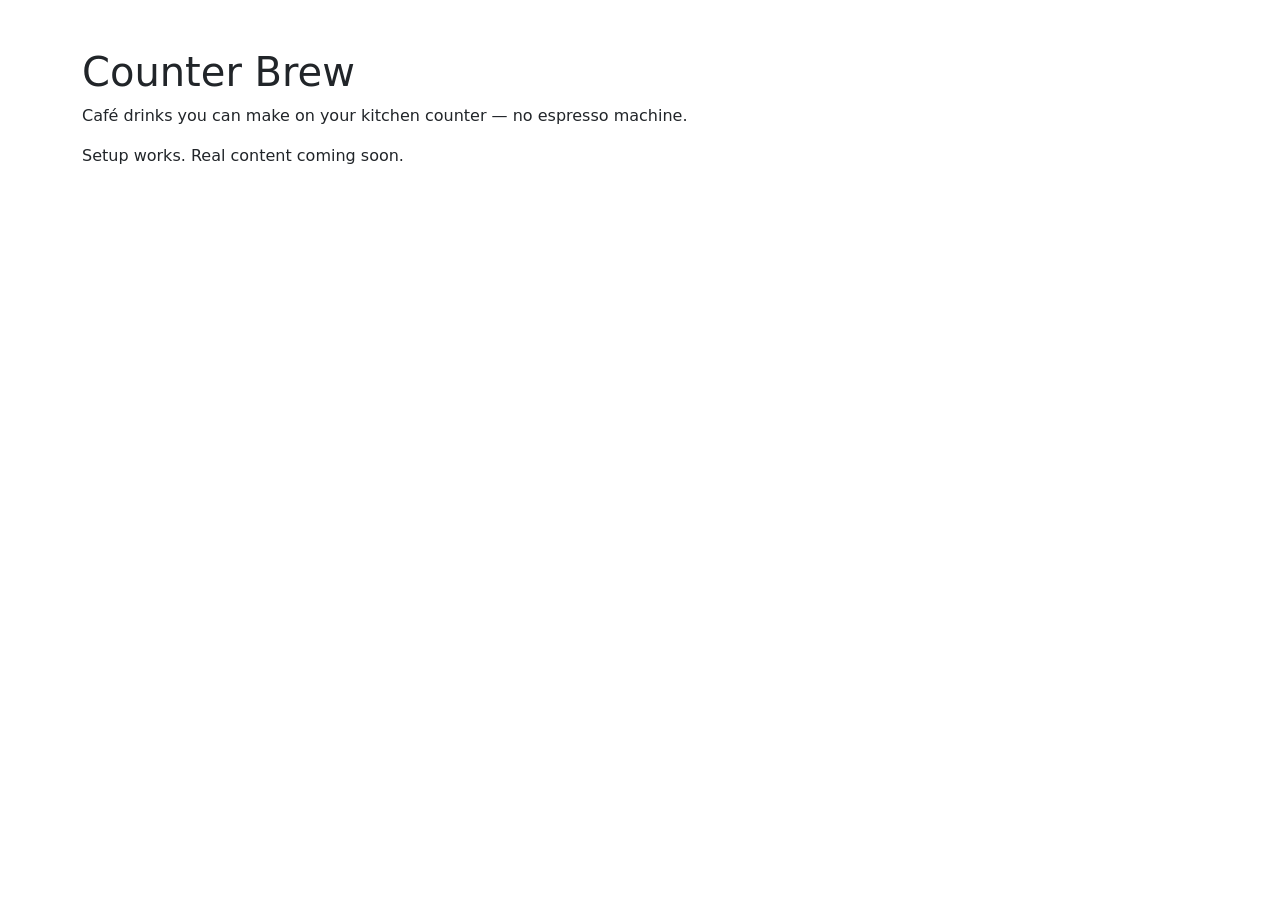
==== index.html @ 4058e618 "Add project structure, gitignore, and README skeleton" ====
<!DOCTYPE html>
<html lang="en">
<head>
  <meta charset="UTF-8" />
  <meta name="viewport" content="width=device-width, initial-scale=1.0" />
  <title>Counter Brew</title>
  <link href="https://cdn.jsdelivr.net/npm/bootstrap@5.3.3/dist/css/bootstrap.min.css" rel="stylesheet" />
  <link href="css/styles.css" rel="stylesheet" />
</head>
<body>
  <main class="container py-5">
    <h1>Counter Brew</h1>
    <p>Café drinks you can make on your kitchen counter — no espresso machine.</p>
    <p>Setup works. Real content coming soon.</p>
  </main>

  <script src="https://cdn.jsdelivr.net/npm/bootstrap@5.3.3/dist/js/bootstrap.bundle.min.js"></script>
  <script type="module" src="js/main.js"></script>
</body>
</html>
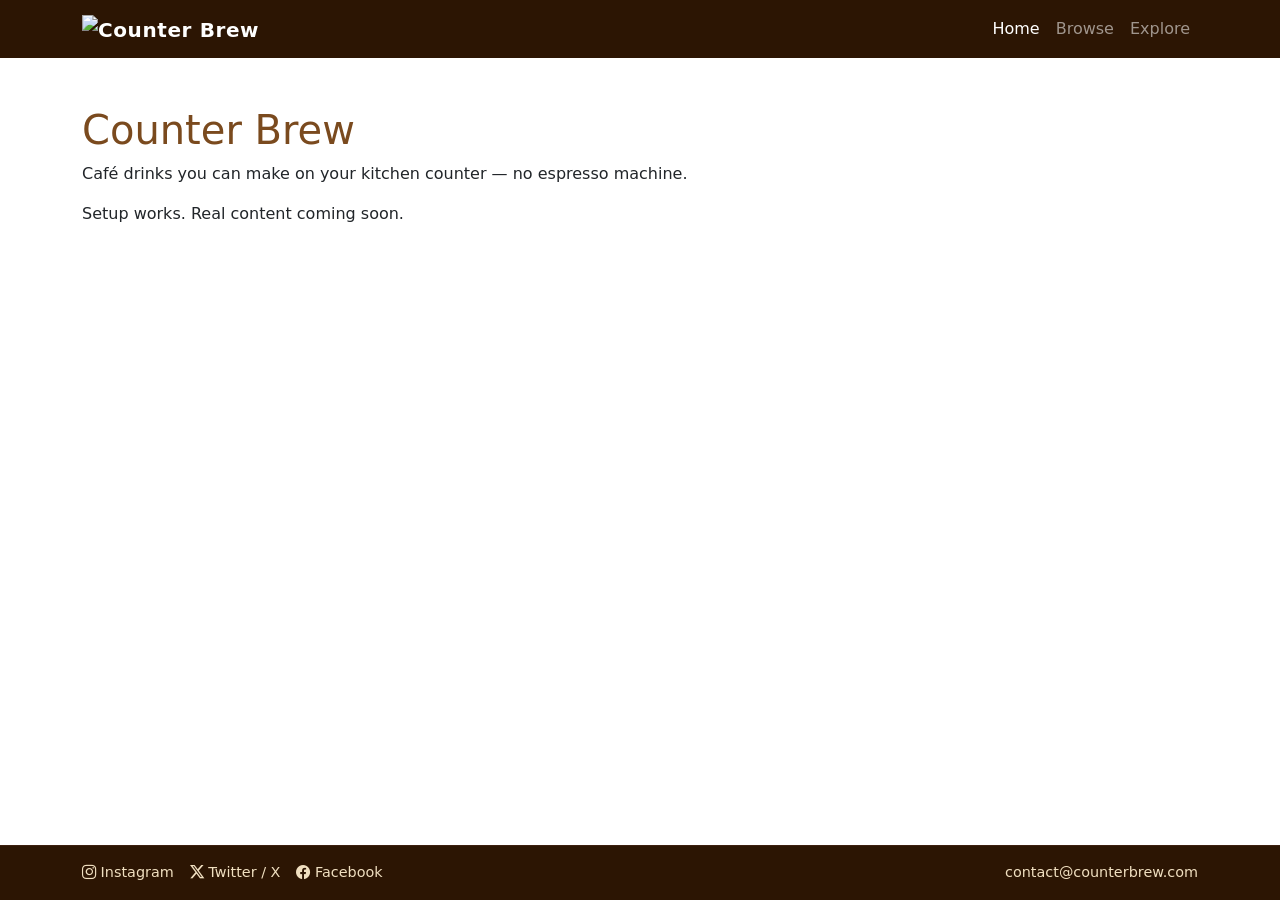
==== commit 7bc19508: "Add brew-method filter, fix milk labels, badges, and result count on Browse page" ====
--- a/index.html
+++ b/index.html
@@ -5,16 +5,58 @@
   <meta name="viewport" content="width=device-width, initial-scale=1.0" />
   <title>Counter Brew</title>
   <link href="https://cdn.jsdelivr.net/npm/bootstrap@5.3.3/dist/css/bootstrap.min.css" rel="stylesheet" />
+  <link href="https://cdn.jsdelivr.net/npm/bootstrap-icons@1.11.3/font/bootstrap-icons.min.css" rel="stylesheet" />
   <link href="css/styles.css" rel="stylesheet" />
 </head>
 <body>
+
+  <nav class="navbar navbar-expand-lg navbar-dark bg-dark">
+    <div class="container">
+        <a class="navbar-brand" href="index.html">
+        <img src="assets/img/logo.png" alt="Counter Brew" height="60">
+        </a>
+      <button class="navbar-toggler" type="button"
+              data-bs-toggle="collapse" data-bs-target="#mainNav"
+              aria-controls="mainNav" aria-expanded="false"
+              aria-label="Toggle navigation">
+        <span class="navbar-toggler-icon"></span>
+      </button>
+      <div class="collapse navbar-collapse" id="mainNav">
+        <ul class="navbar-nav ms-auto mb-2 mb-lg-0">
+          <li class="nav-item">
+            <a class="nav-link active" aria-current="page" href="index.html">Home</a>
+          </li>
+          <li class="nav-item">
+            <a class="nav-link" href="drinks.html">Browse</a>
+          </li>
+          <li class="nav-item">
+            <a class="nav-link" href="explore.html">Explore</a>
+          </li>
+        </ul>
+      </div>
+    </div>
+  </nav>
+
   <main class="container py-5">
     <h1>Counter Brew</h1>
     <p>Café drinks you can make on your kitchen counter — no espresso machine.</p>
     <p>Setup works. Real content coming soon.</p>
   </main>
 
+  <footer class="site-footer">
+    <div class="container d-flex flex-wrap justify-content-between align-items-center py-3">
+      <div class="d-flex gap-3">
+        <a href="#" aria-label="Instagram"><i class="bi bi-instagram"></i> Instagram</a>
+        <a href="#" aria-label="Twitter / X"><i class="bi bi-twitter-x"></i> Twitter / X</a>
+        <a href="#" aria-label="Facebook"><i class="bi bi-facebook"></i> Facebook</a>
+      </div>
+      <address class="mb-0">
+        <a href="mailto:contact@counterbrew.com">contact@counterbrew.com</a>
+      </address>
+    </div>
+  </footer>
+
   <script src="https://cdn.jsdelivr.net/npm/bootstrap@5.3.3/dist/js/bootstrap.bundle.min.js"></script>
   <script type="module" src="js/main.js"></script>
 </body>
-</html>+</html>
--- a/css/styles.css
+++ b/css/styles.css
@@ -0,0 +1,175 @@
+/* Hand-written CSS. Loaded AFTER Bootstrap so these rules can override it. */
+
+/* ─── Coffee colour palette ──────────────────────────────────────────────────
+   All colour values live here. Rules elsewhere reference only var(--cb-*).
+   Two caramel tokens are needed because a single mid-range hue cannot satisfy
+   WCAG AA (4.5:1) against both a near-black background and white — a known
+   constraint of medium hues against extreme surfaces.
+   ─────────────────────────────────────────────────────────────────────────── */
+:root {
+  --cb-espresso:     #2C1503;   /* deep espresso  — navbar + footer bg          */
+  --cb-espresso-rim: #3D2010;   /* mid-brown      — borders/separators on dark  */
+  --cb-latte:        #F5EAD0;   /* warm cream     — light section/card accent   */
+  --cb-caramel:      #C8813A;   /* golden caramel — hover + accents on dark bg  */
+  --cb-mocha:        #7A4A1E;   /* darker sibling — links + headings on light bg (WCAG AA 6.6:1 on white) */
+  --cb-cream:        #F0DFC0;   /* warm off-white — text + links on dark bg     */
+}
+
+/* ─── Sticky footer via Flexbox column ───────────────────────────────────────
+   The body becomes a full-viewport column flex container.
+   <main> takes flex: 1 so it stretches to fill whatever height is left over
+   after the navbar and footer claim their natural sizes.
+   The footer never shrinks — it always sits at the bottom of the viewport,
+   even when the page content is shorter than the screen height.
+   On tall pages the footer simply follows the content; no content is obscured.
+   ─────────────────────────────────────────────────────────────────────────── */
+body {
+  min-height: 100vh;
+  display: flex;
+  flex-direction: column;
+}
+
+main {
+  flex: 1 0 auto;
+}
+
+/* ─── Navbar overrides ───────────────────────────────────────────────────── */
+.navbar-brand {
+  font-weight: 700;
+  letter-spacing: 0.03em;
+}
+
+/* Bootstrap applies !important on .bg-dark, so we must match it to override. */
+.navbar.bg-dark {
+  background-color: var(--cb-espresso) !important;
+}
+
+/* ─── Site footer ────────────────────────────────────────────────────────── */
+.site-footer {
+  flex-shrink: 0;
+  background-color: var(--cb-espresso);
+  color: var(--cb-cream);
+  border-top: 1px solid var(--cb-espresso-rim);
+  font-size: 0.9rem;
+}
+
+.site-footer a {
+  color: var(--cb-cream);
+  text-decoration: none;
+  transition: color 0.15s ease;
+}
+
+.site-footer a:hover,
+.site-footer a:focus {
+  color: var(--cb-caramel);
+}
+
+.site-footer address {
+  font-style: normal;
+}
+
+/* ─── Headings ───────────────────────────────────────────────────────────── */
+h1, h2, h3, h4 {
+  color: var(--cb-mocha);
+}
+
+/* ─── Body links ─────────────────────────────────────────────────────────── */
+main a {
+  color: var(--cb-mocha);
+}
+
+main a:hover,
+main a:focus {
+  color: var(--cb-espresso);
+}
+
+/* ─── Browse page — filter bar ───────────────────────────────────────────── */
+.filter-bar {
+  background-color: var(--cb-latte);
+  border: 1px solid var(--cb-espresso-rim);
+}
+
+.filter-bar .form-label {
+  color: var(--cb-espresso);
+  font-weight: 600;
+  font-size: 0.8rem;
+  text-transform: uppercase;
+  letter-spacing: 0.04em;
+}
+
+.filter-group {
+  min-width: 9rem;
+}
+
+/* ─── Drink cards ────────────────────────────────────────────────────────── */
+.drink-card .card-header {
+  background-color: var(--cb-latte);
+  border-bottom: 1px solid var(--cb-espresso-rim);
+}
+
+.drink-card .card-title {
+  color: var(--cb-mocha);
+}
+
+/* Attribute definition list inside card body */
+.drink-attrs {
+  display: grid;
+  grid-template-columns: auto 1fr;
+  gap: 0.15rem 0.75rem;
+  font-size: 0.875rem;
+  margin-bottom: 0;
+}
+
+.drink-attrs dt {
+  color: var(--cb-mocha);
+  font-weight: 600;
+}
+
+.drink-attrs dd {
+  margin-bottom: 0;
+}
+
+/* ─── Drink badges ───────────────────────────────────────────────────────── */
+.drink-badge--temp {
+  background-color: var(--cb-espresso);
+  color: var(--cb-cream);
+}
+
+.drink-badge--strength {
+  background-color: var(--cb-espresso-rim);
+  color: var(--cb-cream);
+}
+
+/* ─── How-to-make button ─────────────────────────────────────────────────── */
+.drink-card__method-btn {
+  border-color: var(--cb-mocha);
+  color: var(--cb-mocha);
+}
+
+.drink-card__method-btn:hover,
+.drink-card__method-btn:focus {
+  background-color: var(--cb-mocha);
+  color: var(--cb-cream);
+}
+
+/* ─── Method steps ───────────────────────────────────────────────────────── */
+.method-steps {
+  font-size: 0.875rem;
+  padding-left: 1.25rem;
+}
+
+.method-steps li + li {
+  margin-top: 0.25rem;
+}
+
+/* ─── Result count ───────────────────────────────────────────────────────── */
+.result-count {
+  font-size: 0.875rem;
+  color: var(--cb-mocha);
+}
+
+/* ─── Empty state ────────────────────────────────────────────────────────── */
+.empty-state__icon {
+  font-size: 3rem;
+  color: var(--cb-caramel);
+}
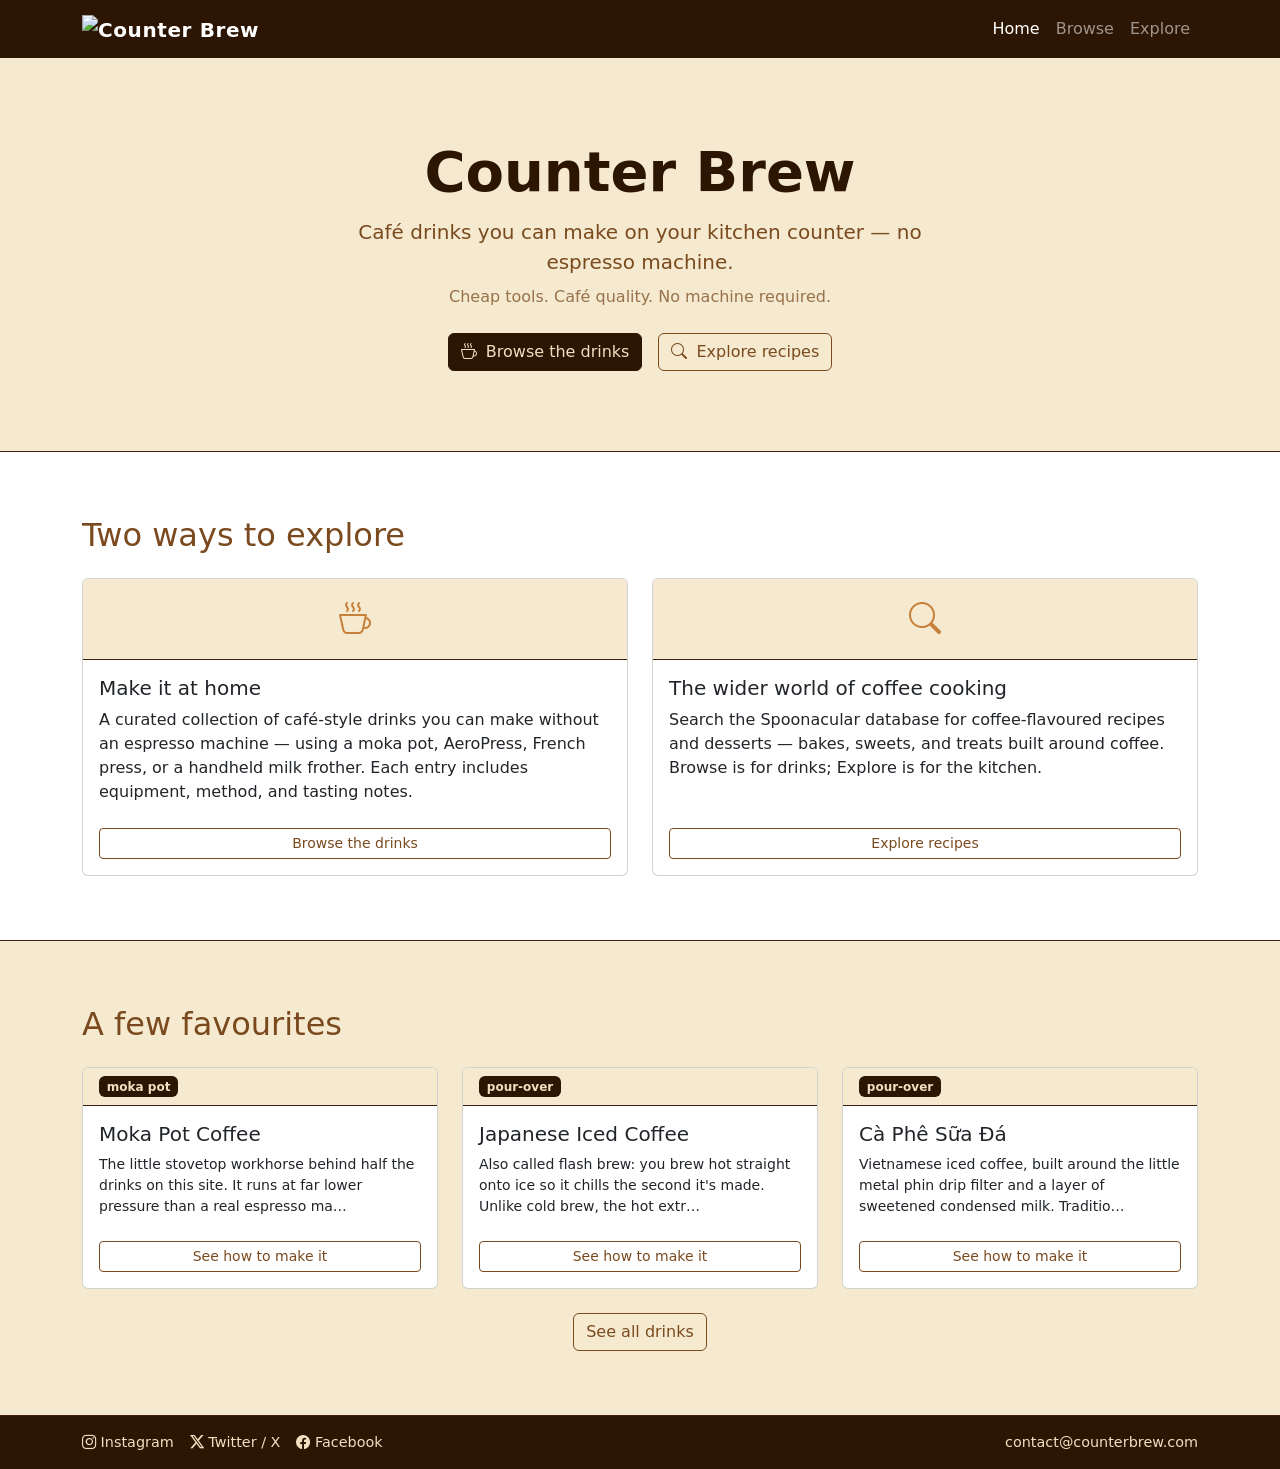
==== commit 17c5ae47: "Build Home page with hero, two-way intro, and featured drinks" ====
--- a/index.html
+++ b/index.html
@@ -37,10 +37,78 @@
     </div>
   </nav>
 
-  <main class="container py-5">
-    <h1>Counter Brew</h1>
-    <p>Café drinks you can make on your kitchen counter — no espresso machine.</p>
-    <p>Setup works. Real content coming soon.</p>
+  <main>
+
+    <!-- ── Hero ─────────────────────────────────────────────────────────── -->
+    <section class="hero text-center">
+      <div class="container">
+        <h1 class="hero__title">Counter Brew</h1>
+        <p class="hero__tagline">Café drinks you can make on your kitchen counter — no espresso machine.</p>
+        <p class="hero__intro">Cheap tools. Café quality. No machine required.</p>
+        <div class="d-flex flex-wrap justify-content-center gap-3 mt-4">
+          <a href="drinks.html" class="btn hero__cta-primary">
+            <i class="bi bi-cup-hot me-1"></i> Browse the drinks
+          </a>
+          <a href="explore.html" class="btn hero__cta-secondary">
+            <i class="bi bi-search me-1"></i> Explore recipes
+          </a>
+        </div>
+      </div>
+    </section>
+
+    <!-- ── Two ways to explore ───────────────────────────────────────────── -->
+    <section class="site-section">
+      <div class="container">
+        <h2 class="mb-4">Two ways to explore</h2>
+        <div class="row row-cols-1 row-cols-md-2 g-4">
+
+          <div class="col">
+            <div class="card what-is-card h-100">
+              <div class="card-header text-center py-3">
+                <i class="bi bi-cup-hot what-is-icon"></i>
+              </div>
+              <div class="card-body">
+                <h3 class="h5 card-title">Make it at home</h3>
+                <p class="card-text">A curated collection of café-style drinks you can make without an espresso machine — using a moka pot, AeroPress, French press, or a handheld milk frother. Each entry includes equipment, method, and tasting notes.</p>
+              </div>
+              <div class="card-footer bg-transparent border-0 pb-3">
+                <a href="drinks.html" class="btn btn-sm home-featured-btn w-100">Browse the drinks</a>
+              </div>
+            </div>
+          </div>
+
+          <div class="col">
+            <div class="card what-is-card h-100">
+              <div class="card-header text-center py-3">
+                <i class="bi bi-search what-is-icon"></i>
+              </div>
+              <div class="card-body">
+                <h3 class="h5 card-title">The wider world of coffee cooking</h3>
+                <p class="card-text">Search the Spoonacular database for coffee-flavoured recipes and desserts — bakes, sweets, and treats built around coffee. Browse is for drinks; Explore is for the kitchen.</p>
+              </div>
+              <div class="card-footer bg-transparent border-0 pb-3">
+                <a href="explore.html" class="btn btn-sm home-featured-btn w-100">Explore recipes</a>
+              </div>
+            </div>
+          </div>
+
+        </div>
+      </div>
+    </section>
+
+    <!-- ── Featured drinks ───────────────────────────────────────────────── -->
+    <section class="site-section bg-latte-section">
+      <div class="container">
+        <h2 class="mb-4">A few favourites</h2>
+        <div id="home-featured" class="row row-cols-1 row-cols-md-3 g-4">
+          <!-- rendered by main.js -->
+        </div>
+        <div class="text-center mt-4">
+          <a href="drinks.html" class="btn hero__cta-secondary">See all drinks</a>
+        </div>
+      </div>
+    </section>
+
   </main>
 
   <footer class="site-footer">
--- a/css/styles.css
+++ b/css/styles.css
@@ -83,6 +83,110 @@
   color: var(--cb-espresso);
 }
 
+/* ─── Home page — hero ───────────────────────────────────────────────────── */
+.hero {
+  background-color: var(--cb-latte);
+  border-bottom: 1px solid var(--cb-espresso-rim);
+  padding: 5rem 1rem;
+}
+
+.hero__title {
+  font-size: clamp(2.25rem, 5vw, 3.5rem);
+  font-weight: 800;
+  color: var(--cb-espresso);
+  margin-bottom: 0.75rem;
+}
+
+.hero__tagline {
+  font-size: clamp(1rem, 2.5vw, 1.25rem);
+  color: var(--cb-mocha);
+  max-width: 38rem;
+  margin: 0 auto 0.5rem;
+}
+
+.hero__intro {
+  color: var(--cb-mocha);
+  opacity: 0.75;
+  margin-bottom: 0;
+}
+
+.hero__cta-primary {
+  background-color: var(--cb-espresso);
+  color: var(--cb-cream);
+  border: 1px solid var(--cb-espresso);
+}
+
+.hero__cta-primary:hover,
+.hero__cta-primary:focus {
+  background-color: var(--cb-espresso-rim);
+  border-color: var(--cb-espresso-rim);
+  color: var(--cb-cream);
+}
+
+.hero__cta-secondary {
+  background-color: transparent;
+  color: var(--cb-mocha);
+  border: 1px solid var(--cb-mocha);
+}
+
+.hero__cta-secondary:hover,
+.hero__cta-secondary:focus {
+  background-color: var(--cb-mocha);
+  color: var(--cb-cream);
+}
+
+/* ─── Home page — section rhythm ─────────────────────────────────────────── */
+.site-section {
+  padding: 4rem 1rem;
+}
+
+.bg-latte-section {
+  background-color: var(--cb-latte);
+  border-top: 1px solid var(--cb-espresso-rim);
+}
+
+/* ─── Home page — what-is cards ──────────────────────────────────────────── */
+.what-is-card .card-header {
+  background-color: var(--cb-latte);
+  border-bottom: 1px solid var(--cb-espresso-rim);
+}
+
+.what-is-icon {
+  font-size: 2rem;
+  color: var(--cb-caramel);
+}
+
+/* ─── Home page — featured drink cards ───────────────────────────────────── */
+.home-featured-card .card-header {
+  background-color: var(--cb-latte);
+  border-bottom: 1px solid var(--cb-espresso-rim);
+}
+
+.home-featured-badge {
+  background-color: var(--cb-espresso);
+  color: var(--cb-cream);
+}
+
+.home-featured-notes {
+  font-size: 0.875rem;
+  display: -webkit-box;
+  -webkit-line-clamp: 3;
+  -webkit-box-orient: vertical;
+  line-clamp: 3;
+  overflow: hidden;
+}
+
+.home-featured-btn {
+  border-color: var(--cb-mocha);
+  color: var(--cb-mocha);
+}
+
+.home-featured-btn:hover,
+.home-featured-btn:focus {
+  background-color: var(--cb-mocha);
+  color: var(--cb-cream);
+}
+
 /* ─── Browse page — filter bar ───────────────────────────────────────────── */
 .filter-bar {
   background-color: var(--cb-latte);
@@ -173,3 +277,123 @@
   font-size: 3rem;
   color: var(--cb-caramel);
 }
+
+/* ─── Explore page — disclaimer note ────────────────────────────────────── */
+.explore-disclaimer {
+  font-size: 0.875rem;
+  color: var(--cb-mocha);
+  opacity: 0.8;
+}
+
+/* ─── Explore page — search bar ──────────────────────────────────────────── */
+.explore-search-bar {
+  background-color: var(--cb-latte);
+  border: 1px solid var(--cb-espresso-rim);
+}
+
+.explore-search-btn {
+  background-color: var(--cb-espresso);
+  color: var(--cb-cream);
+}
+
+.explore-search-btn:hover,
+.explore-search-btn:focus {
+  background-color: var(--cb-espresso-rim);
+  color: var(--cb-cream);
+}
+
+/* ─── Explore page — status line ─────────────────────────────────────────── */
+.explore-status {
+  font-size: 0.875rem;
+  color: var(--cb-mocha);
+}
+
+/* ─── Explore page — loading spinner ─────────────────────────────────────── */
+.explore-spinner {
+  color: var(--cb-caramel);
+}
+
+.explore-spinner .spinner-border {
+  color: var(--cb-caramel);
+}
+
+/* ─── Explore page — error state ─────────────────────────────────────────── */
+.explore-error {
+  background-color: var(--cb-latte);
+  border: 1px solid var(--cb-espresso-rim);
+  color: var(--cb-espresso);
+}
+
+/* ─── Explore page — recipe cards ────────────────────────────────────────── */
+.explore-card__img {
+  height: 180px;
+  object-fit: cover;
+}
+
+.explore-card__img-placeholder {
+  height: 180px;
+  background-color: var(--cb-latte);
+  color: var(--cb-caramel);
+  font-size: 3rem;
+}
+
+.explore-card__title {
+  color: var(--cb-mocha);
+  font-size: 1rem;
+}
+
+.explore-card__view-btn {
+  border-color: var(--cb-mocha);
+  color: var(--cb-mocha);
+}
+
+.explore-card__view-btn:hover,
+.explore-card__view-btn:focus {
+  background-color: var(--cb-mocha);
+  color: var(--cb-cream);
+}
+
+/* ─── Explore page — load more button ────────────────────────────────────── */
+.explore-load-more-btn {
+  background-color: var(--cb-latte);
+  border: 1px solid var(--cb-espresso-rim);
+  color: var(--cb-mocha);
+  padding: 0.5rem 2rem;
+}
+
+.explore-load-more-btn:hover,
+.explore-load-more-btn:focus {
+  background-color: var(--cb-espresso);
+  color: var(--cb-cream);
+  border-color: var(--cb-espresso);
+}
+
+/* ─── Recipe detail modal ────────────────────────────────────────────────── */
+.recipe-modal__title {
+  color: var(--cb-mocha);
+}
+
+.recipe-section-heading {
+  color: var(--cb-mocha);
+  font-weight: 700;
+  border-bottom: 1px solid var(--cb-espresso-rim);
+  padding-bottom: 0.25rem;
+}
+
+.recipe-ingredients {
+  font-size: 0.9rem;
+  padding-left: 1.25rem;
+}
+
+.recipe-ingredients li + li {
+  margin-top: 0.2rem;
+}
+
+.recipe-instructions {
+  font-size: 0.9rem;
+  padding-left: 1.25rem;
+}
+
+.recipe-instructions li + li {
+  margin-top: 0.4rem;
+}
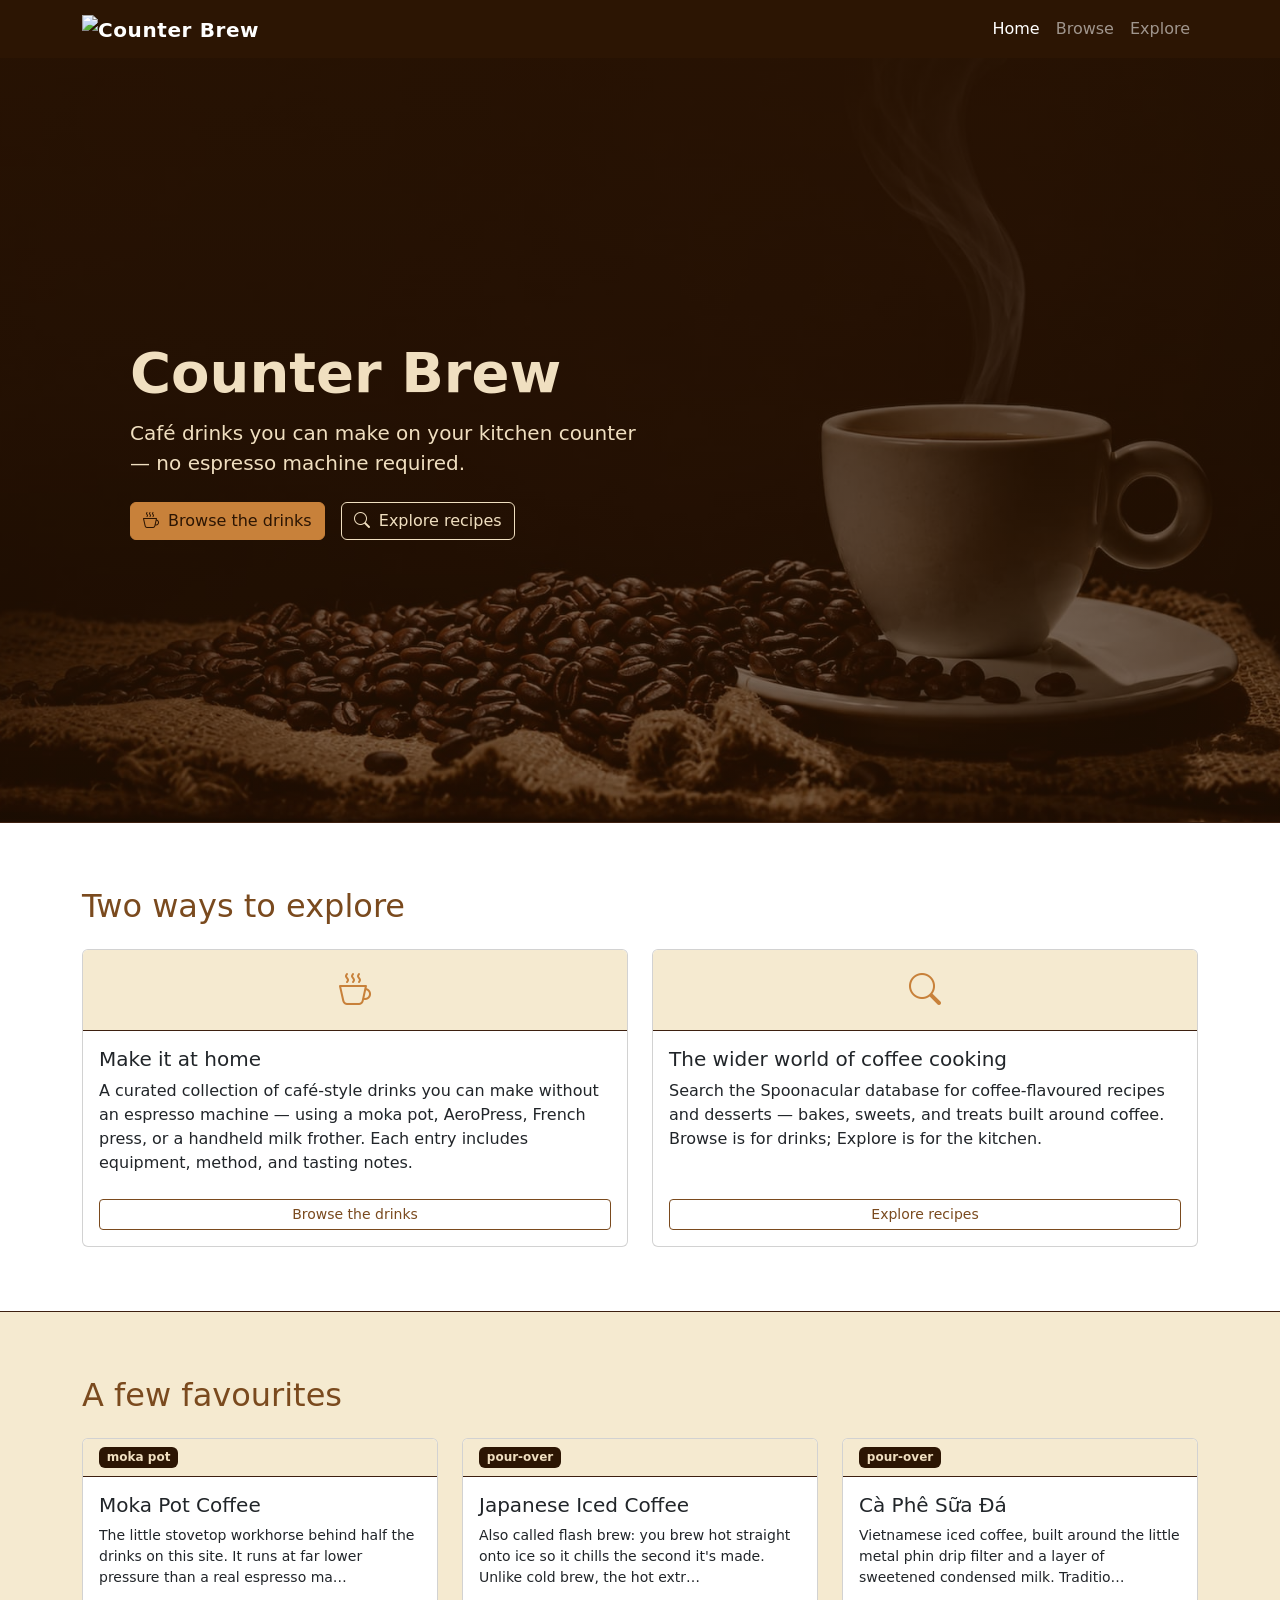
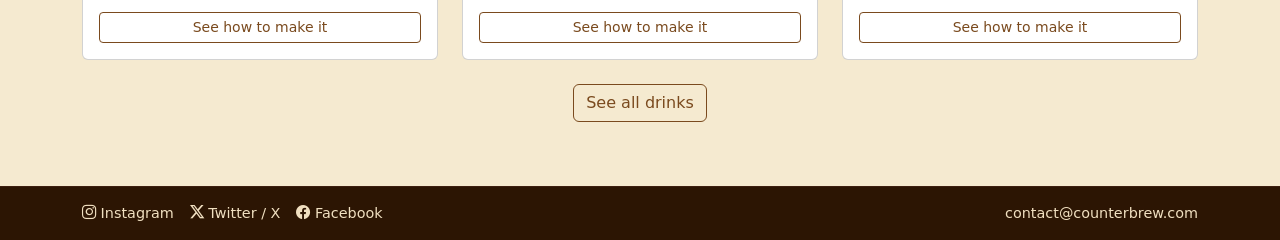
==== commit 0007cd55: "Added hero image to Home page and adjusted visuals" ====
--- a/index.html
+++ b/index.html
@@ -40,18 +40,19 @@
   <main>
 
     <!-- ── Hero ─────────────────────────────────────────────────────────── -->
-    <section class="hero text-center">
+    <section class="hero">
       <div class="container">
-        <h1 class="hero__title">Counter Brew</h1>
-        <p class="hero__tagline">Café drinks you can make on your kitchen counter — no espresso machine.</p>
-        <p class="hero__intro">Cheap tools. Café quality. No machine required.</p>
-        <div class="d-flex flex-wrap justify-content-center gap-3 mt-4">
-          <a href="drinks.html" class="btn hero__cta-primary">
-            <i class="bi bi-cup-hot me-1"></i> Browse the drinks
-          </a>
-          <a href="explore.html" class="btn hero__cta-secondary">
-            <i class="bi bi-search me-1"></i> Explore recipes
-          </a>
+        <div class="hero__content">
+          <h1 class="hero__title">Counter Brew</h1>
+          <p class="hero__tagline">Café drinks you can make on your kitchen counter — no espresso machine required.</p>
+          <div class="d-flex flex-wrap gap-3 mt-4">
+            <a href="drinks.html" class="btn hero__cta-primary">
+              <i class="bi bi-cup-hot me-1"></i> Browse the drinks
+            </a>
+            <a href="explore.html" class="btn hero__cta-secondary">
+              <i class="bi bi-search me-1"></i> Explore recipes
+            </a>
+          </div>
         </div>
       </div>
     </section>
--- a/css/styles.css
+++ b/css/styles.css
@@ -8,6 +8,7 @@
    ─────────────────────────────────────────────────────────────────────────── */
 :root {
   --cb-espresso:     #2C1503;   /* deep espresso  — navbar + footer bg          */
+  --cb-espresso-rgb: 44, 21, 3; /* same colour as --cb-espresso, for rgba() use */
   --cb-espresso-rim: #3D2010;   /* mid-brown      — borders/separators on dark  */
   --cb-latte:        #F5EAD0;   /* warm cream     — light section/card accent   */
   --cb-caramel:      #C8813A;   /* golden caramel — hover + accents on dark bg  */
@@ -84,43 +85,53 @@
 }
 
 /* ─── Home page — hero ───────────────────────────────────────────────────── */
+/* Dark espresso gradient layered over the photo so the left-aligned text
+   stays readable at any viewport width; background-size: cover keeps the
+   image filling the section without distortion on mobile. */
 .hero {
-  background-color: var(--cb-latte);
+  display: flex;
+  align-items: center;
+  min-height: 85vh;
+  background-image:
+    linear-gradient(rgba(var(--cb-espresso-rgb), 0.82), rgba(var(--cb-espresso-rgb), 0.6)),
+    url('../assets/img/hero.jpg');
+  background-size: cover;
+  background-position: center;
+  background-repeat: no-repeat;
   border-bottom: 1px solid var(--cb-espresso-rim);
-  padding: 5rem 1rem;
+  padding: 3rem 1rem;
+}
+
+.hero__content {
+  max-width: 36rem;
+  padding-left: clamp(1rem, 5vw, 3rem);
 }
 
 .hero__title {
   font-size: clamp(2.25rem, 5vw, 3.5rem);
   font-weight: 800;
-  color: var(--cb-espresso);
+  color: var(--cb-cream);
   margin-bottom: 0.75rem;
 }
 
 .hero__tagline {
   font-size: clamp(1rem, 2.5vw, 1.25rem);
-  color: var(--cb-mocha);
-  max-width: 38rem;
-  margin: 0 auto 0.5rem;
-}
-
-.hero__intro {
-  color: var(--cb-mocha);
-  opacity: 0.75;
+  color: var(--cb-cream);
   margin-bottom: 0;
 }
 
 .hero__cta-primary {
-  background-color: var(--cb-espresso);
-  color: var(--cb-cream);
-  border: 1px solid var(--cb-espresso);
+  background-color: var(--cb-caramel);
+  color: var(--cb-espresso);
+  border: 1px solid var(--cb-caramel);
+  transition: transform 0.2s ease, filter 0.2s ease;
 }
 
 .hero__cta-primary:hover,
 .hero__cta-primary:focus {
-  background-color: var(--cb-espresso-rim);
-  border-color: var(--cb-espresso-rim);
-  color: var(--cb-cream);
+  filter: brightness(1.08);
+  transform: translateY(-2px);
+  color: var(--cb-espresso);
 }
 
 .hero__cta-secondary {
@@ -133,6 +144,22 @@
 .hero__cta-secondary:focus {
   background-color: var(--cb-mocha);
   color: var(--cb-cream);
+}
+
+/* Inside the hero the background is dark, so the outline button needs
+   cream instead of mocha to stay readable. .hero__cta-secondary is reused
+   on the latte-coloured featured section below, where mocha still applies. */
+.hero .hero__cta-secondary {
+  color: var(--cb-cream);
+  border-color: var(--cb-cream);
+  transition: transform 0.2s ease, background-color 0.2s ease, color 0.2s ease;
+}
+
+.hero .hero__cta-secondary:hover,
+.hero .hero__cta-secondary:focus {
+  background-color: var(--cb-cream);
+  color: var(--cb-espresso);
+  transform: translateY(-2px);
 }
 
 /* ─── Home page — section rhythm ─────────────────────────────────────────── */
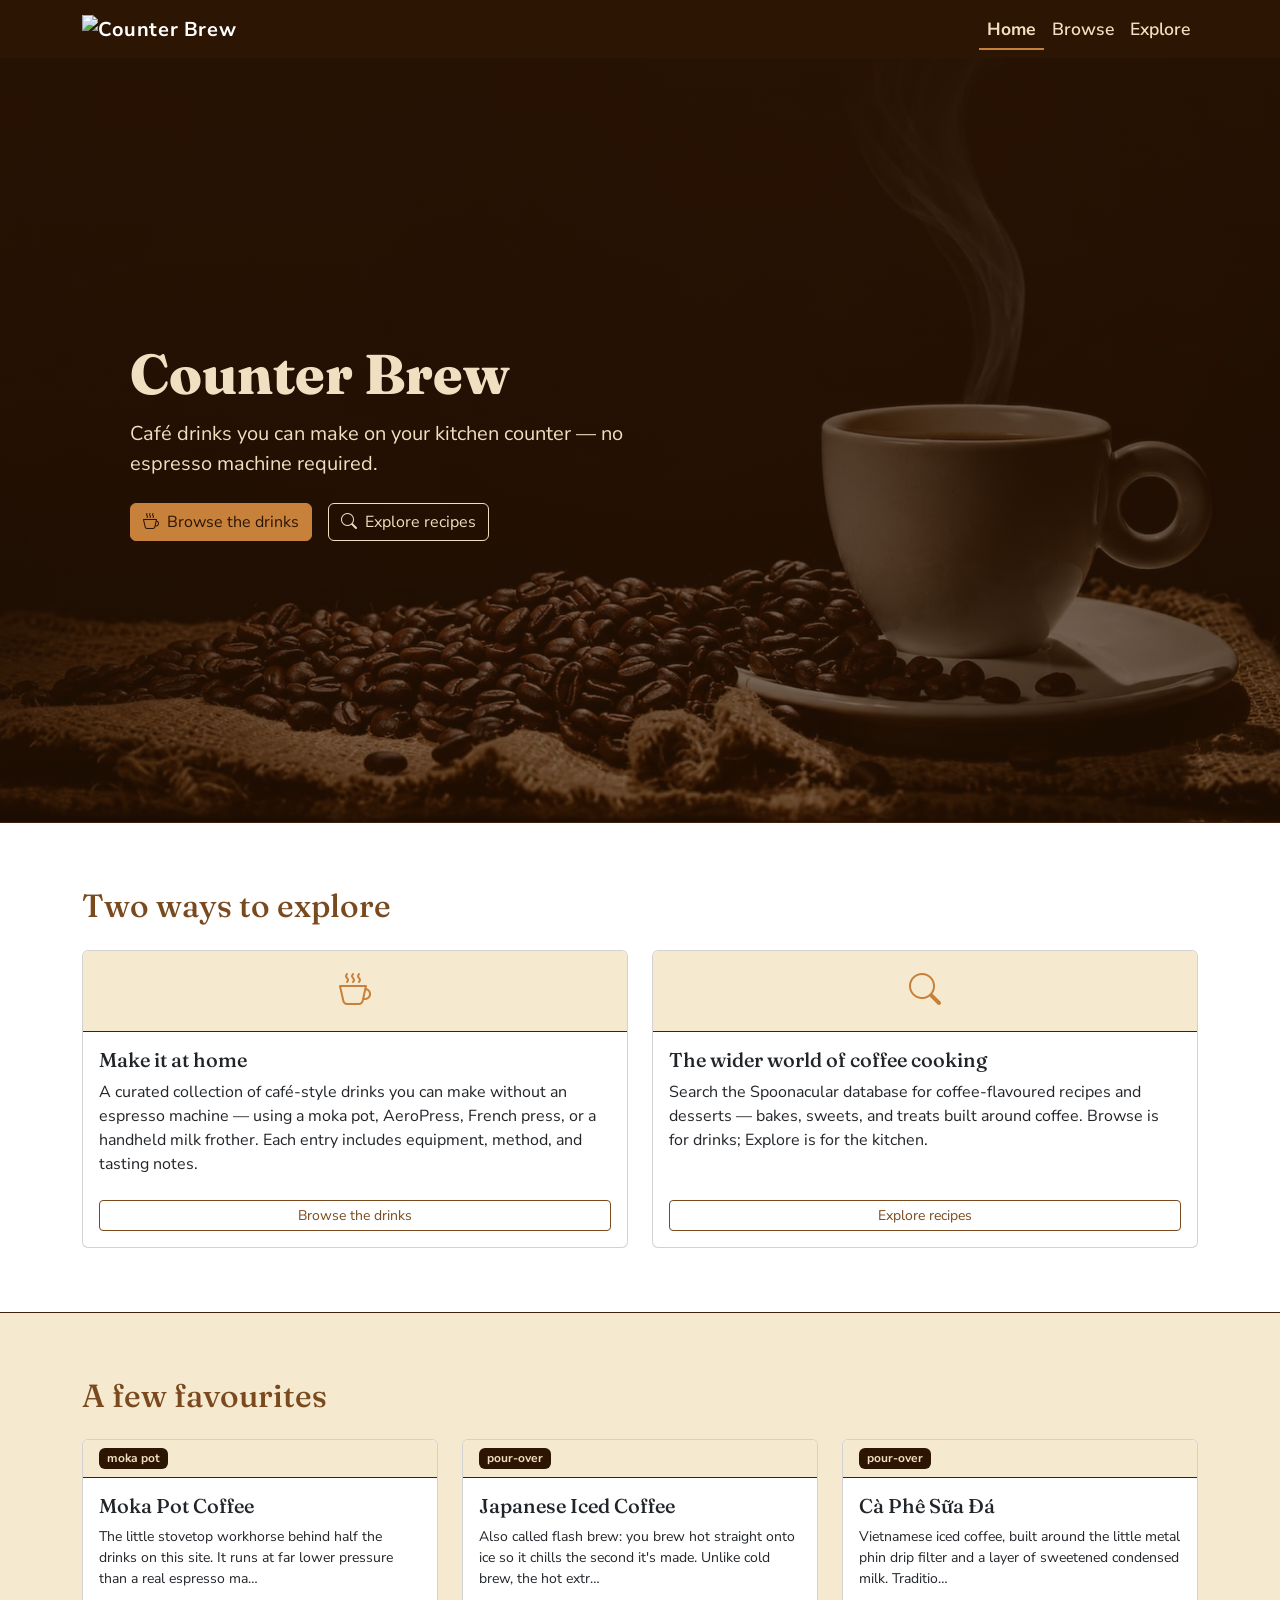
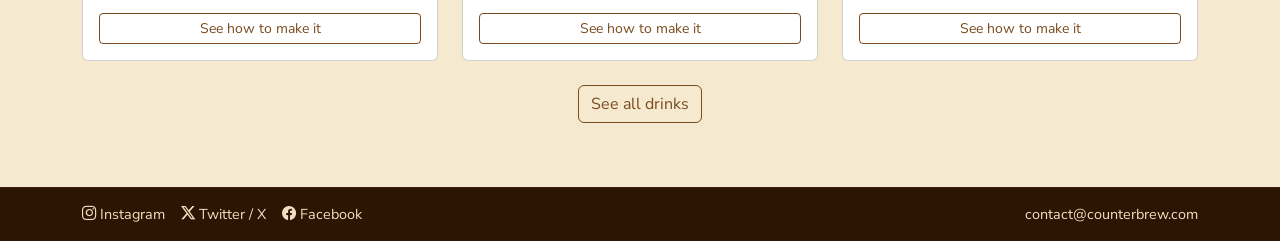
==== commit 96255a70: "Added Fraunces + Nunito Sans typography system" ====
--- a/index.html
+++ b/index.html
@@ -4,6 +4,9 @@
   <meta charset="UTF-8" />
   <meta name="viewport" content="width=device-width, initial-scale=1.0" />
   <title>Counter Brew</title>
+  <link rel="preconnect" href="https://fonts.googleapis.com" />
+  <link rel="preconnect" href="https://fonts.gstatic.com" crossorigin />
+  <link href="https://fonts.googleapis.com/css2?family=Fraunces:wght@400;600;700;800&family=Nunito+Sans:wght@400;600&display=swap" rel="stylesheet" />
   <link href="https://cdn.jsdelivr.net/npm/bootstrap@5.3.3/dist/css/bootstrap.min.css" rel="stylesheet" />
   <link href="https://cdn.jsdelivr.net/npm/bootstrap-icons@1.11.3/font/bootstrap-icons.min.css" rel="stylesheet" />
   <link href="css/styles.css" rel="stylesheet" />
--- a/css/styles.css
+++ b/css/styles.css
@@ -14,6 +14,9 @@
   --cb-caramel:      #C8813A;   /* golden caramel — hover + accents on dark bg  */
   --cb-mocha:        #7A4A1E;   /* darker sibling — links + headings on light bg (WCAG AA 6.6:1 on white) */
   --cb-cream:        #F0DFC0;   /* warm off-white — text + links on dark bg     */
+
+  --cb-font-heading: 'Fraunces', Georgia, serif;
+  --cb-font-body:    'Nunito Sans', system-ui, sans-serif;
 }
 
 /* ─── Sticky footer via Flexbox column ───────────────────────────────────────
@@ -28,6 +31,7 @@
   min-height: 100vh;
   display: flex;
   flex-direction: column;
+  font-family: var(--cb-font-body);
 }
 
 main {
@@ -40,6 +44,31 @@
   letter-spacing: 0.03em;
 }
 
+/* Nav links — one step larger than Bootstrap's default 1rem, semibold weight,
+   and extra horizontal breathing room so three links balance a tall logo. */
+.navbar-nav .nav-link {
+  font-size: 1.1rem;
+  font-weight: 600;
+  color: var(--cb-cream);
+  padding-left: 1rem;
+  padding-right: 1rem;
+  transition: color 0.15s ease;
+}
+
+.navbar-nav .nav-link:hover,
+.navbar-nav .nav-link:focus {
+  color: var(--cb-caramel);
+}
+
+/* Active page: full weight + caramel underline so it stays distinct from hover. */
+.navbar-nav .nav-link.active,
+.navbar-nav .nav-link[aria-current="page"] {
+  font-weight: 700;
+  color: var(--cb-cream);
+  border-bottom: 2px solid var(--cb-caramel);
+  padding-bottom: calc(0.5rem - 2px); /* offset the added border so height stays the same */
+}
+
 /* Bootstrap applies !important on .bg-dark, so we must match it to override. */
 .navbar.bg-dark {
   background-color: var(--cb-espresso) !important;
@@ -70,6 +99,14 @@
 }
 
 /* ─── Headings ───────────────────────────────────────────────────────────── */
+h1, h2, h3, h4, h5, h6,
+.hero__title,
+.drink-card .card-title,
+.explore-card__title,
+.recipe-modal__title {
+  font-family: var(--cb-font-heading);
+}
+
 h1, h2, h3, h4 {
   color: var(--cb-mocha);
 }
@@ -233,6 +270,16 @@
 }
 
 /* ─── Drink cards ────────────────────────────────────────────────────────── */
+.drink-card {
+  transition: transform 0.2s ease, box-shadow 0.2s ease, border-color 0.2s ease;
+}
+
+.drink-card:hover {
+  transform: translateY(-4px);
+  box-shadow: 0 6px 18px rgba(var(--cb-espresso-rgb), 0.18);
+  border-color: var(--cb-caramel);
+}
+
 .drink-card .card-header {
   background-color: var(--cb-latte);
   border-bottom: 1px solid var(--cb-espresso-rim);
@@ -352,6 +399,16 @@
 }
 
 /* ─── Explore page — recipe cards ────────────────────────────────────────── */
+.explore-card {
+  transition: transform 0.2s ease, box-shadow 0.2s ease, border-color 0.2s ease;
+}
+
+.explore-card:hover {
+  transform: translateY(-4px);
+  box-shadow: 0 6px 18px rgba(var(--cb-espresso-rgb), 0.18);
+  border-color: var(--cb-caramel);
+}
+
 .explore-card__img {
   height: 180px;
   object-fit: cover;
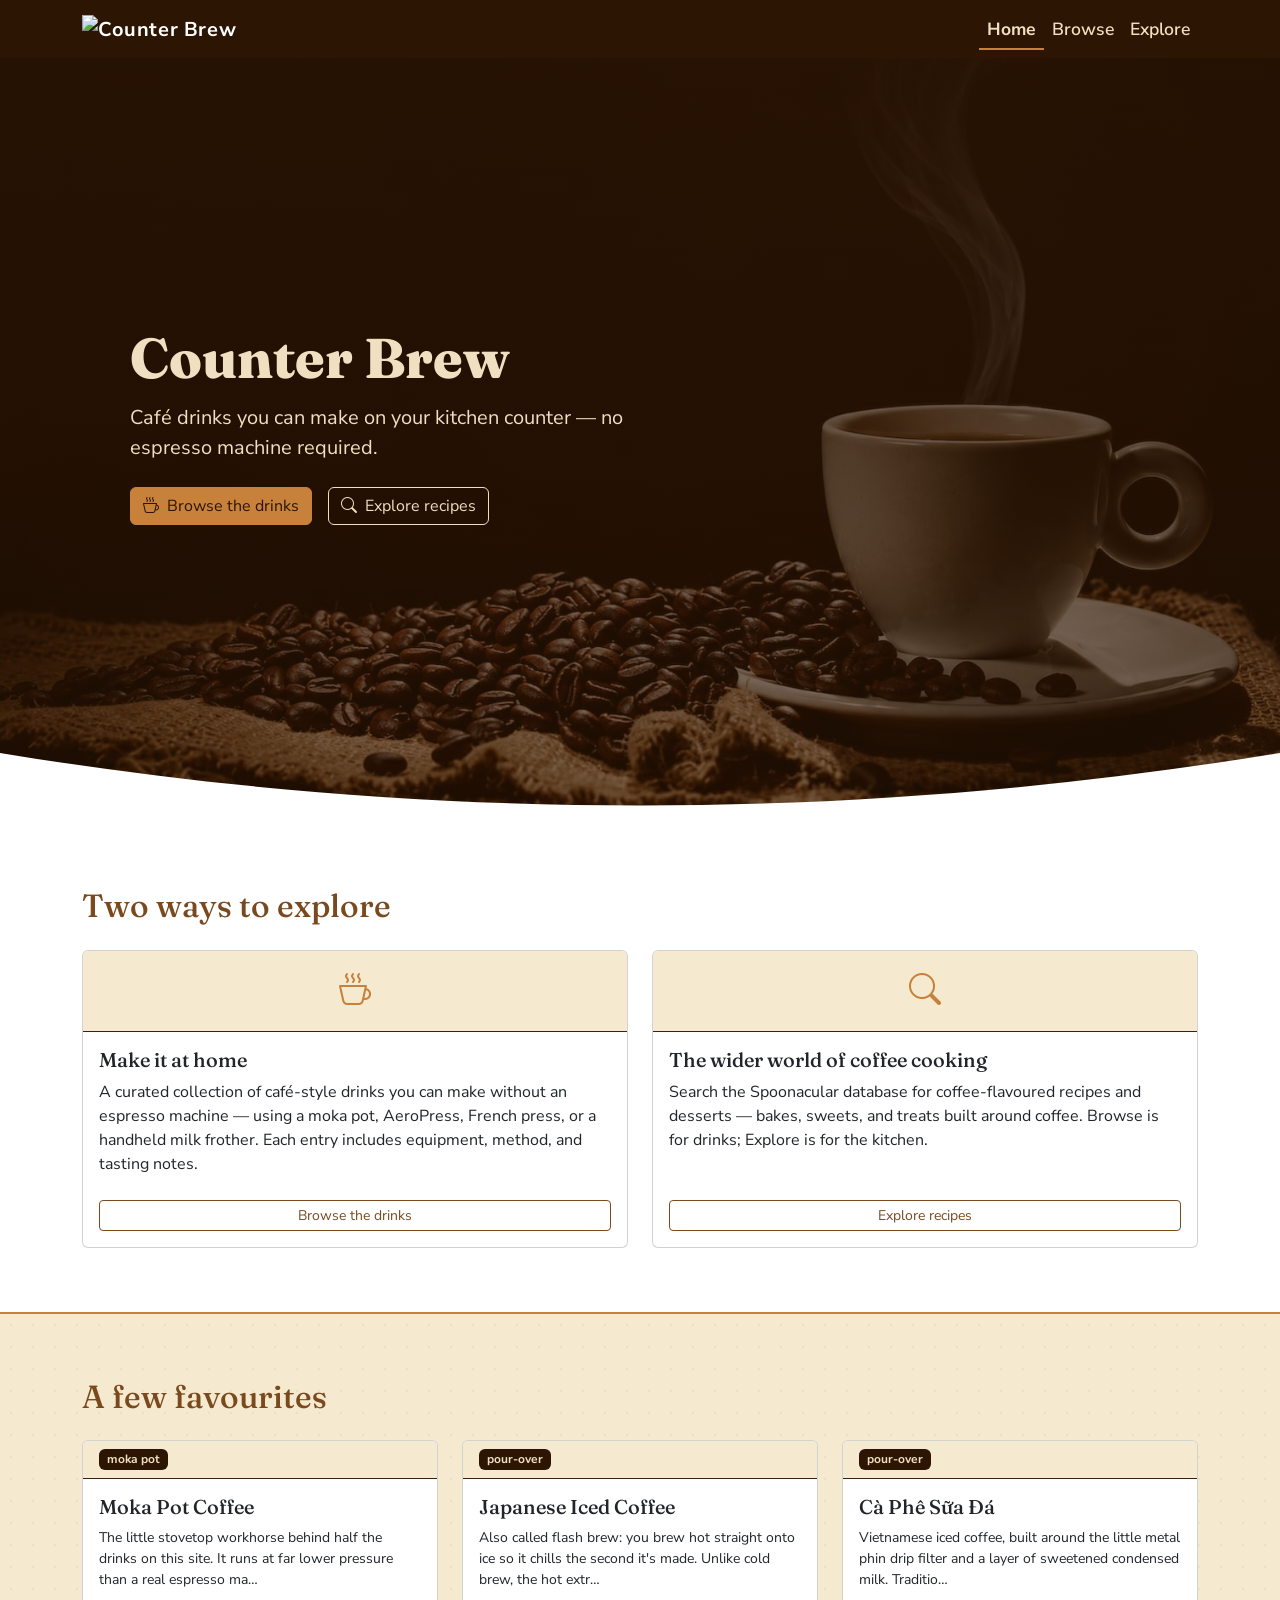
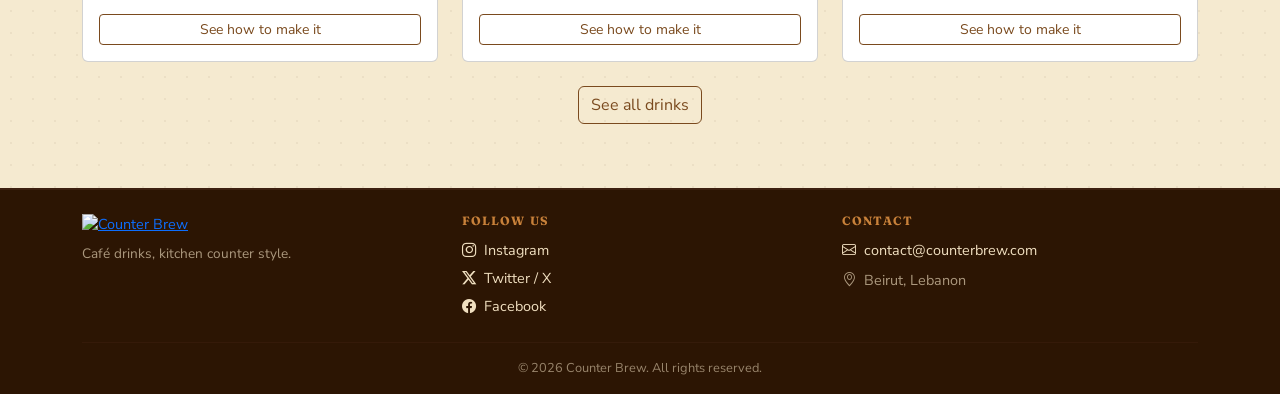
==== commit 045f651e: "Adjust footer visual to look more professional" ====
--- a/index.html
+++ b/index.html
@@ -116,15 +116,43 @@
   </main>
 
   <footer class="site-footer">
-    <div class="container d-flex flex-wrap justify-content-between align-items-center py-3">
-      <div class="d-flex gap-3">
-        <a href="#" aria-label="Instagram"><i class="bi bi-instagram"></i> Instagram</a>
-        <a href="#" aria-label="Twitter / X"><i class="bi bi-twitter-x"></i> Twitter / X</a>
-        <a href="#" aria-label="Facebook"><i class="bi bi-facebook"></i> Facebook</a>
+    <div class="container">
+
+      <div class="footer-main row gy-4 py-4">
+
+        <!-- Brand -->
+        <div class="col-12 col-md-4">
+          <a href="index.html" class="footer-brand d-inline-block mb-2">
+            <img src="assets/img/logo.png" alt="Counter Brew" height="48">
+          </a>
+          <p class="footer-tagline">Café drinks, kitchen counter style.</p>
+        </div>
+
+        <!-- Social links -->
+        <div class="col-6 col-md-4">
+          <h2 class="footer-col-heading">Follow us</h2>
+          <ul class="footer-social list-unstyled mb-0">
+            <li><a href="#" aria-label="Instagram"><i class="bi bi-instagram"></i> Instagram</a></li>
+            <li><a href="#" aria-label="Twitter / X"><i class="bi bi-twitter-x"></i> Twitter / X</a></li>
+            <li><a href="#" aria-label="Facebook"><i class="bi bi-facebook"></i> Facebook</a></li>
+          </ul>
+        </div>
+
+        <!-- Contact -->
+        <div class="col-6 col-md-4">
+          <h2 class="footer-col-heading">Contact</h2>
+          <address class="footer-contact">
+            <a href="mailto:contact@counterbrew.com"><i class="bi bi-envelope"></i> contact@counterbrew.com</a>
+            <span class="footer-location"><i class="bi bi-geo-alt"></i> Beirut, Lebanon</span>
+          </address>
+        </div>
+
       </div>
-      <address class="mb-0">
-        <a href="mailto:contact@counterbrew.com">contact@counterbrew.com</a>
-      </address>
+
+      <div class="footer-bottom py-3">
+        <span>&copy; 2026 Counter Brew. All rights reserved.</span>
+      </div>
+
     </div>
   </footer>
 
--- a/css/styles.css
+++ b/css/styles.css
@@ -79,23 +79,94 @@
   flex-shrink: 0;
   background-color: var(--cb-espresso);
   color: var(--cb-cream);
-  border-top: 1px solid var(--cb-espresso-rim);
+  border-top: 2px solid var(--cb-espresso-rim);
   font-size: 0.9rem;
 }
 
-.site-footer a {
+.footer-brand {
+  opacity: 1;
+  transition: opacity 0.2s ease;
+}
+
+.footer-brand:hover,
+.footer-brand:focus {
+  opacity: 0.8;
+}
+
+.footer-tagline {
+  font-size: 0.85rem;
+  color: var(--cb-cream);
+  opacity: 0.65;
+  margin-bottom: 0;
+}
+
+.footer-col-heading {
+  font-family: var(--cb-font-heading);
+  font-size: 0.75rem;
+  font-weight: 700;
+  text-transform: uppercase;
+  letter-spacing: 0.09em;
+  color: var(--cb-caramel);
+  margin-bottom: 0.75rem;
+}
+
+/* Social links — stacked list with slide-right hover */
+.footer-social a {
+  display: inline-flex;
+  align-items: center;
+  gap: 0.5rem;
+  color: var(--cb-cream);
+  text-decoration: none;
+  transition: color 0.15s ease, transform 0.15s ease;
+}
+
+.footer-social a:hover,
+.footer-social a:focus {
+  color: var(--cb-caramel);
+  transform: translateX(3px);
+}
+
+.footer-social li + li {
+  margin-top: 0.4rem;
+}
+
+/* Contact column */
+.footer-contact {
+  font-style: normal;
+  display: flex;
+  flex-direction: column;
+  gap: 0.5rem;
+}
+
+.footer-contact a {
+  display: inline-flex;
+  align-items: center;
+  gap: 0.5rem;
   color: var(--cb-cream);
   text-decoration: none;
   transition: color 0.15s ease;
 }
 
-.site-footer a:hover,
-.site-footer a:focus {
-  color: var(--cb-caramel);
-}
-
-.site-footer address {
-  font-style: normal;
+.footer-contact a:hover,
+.footer-contact a:focus {
+  color: var(--cb-caramel);
+}
+
+.footer-location {
+  display: inline-flex;
+  align-items: center;
+  gap: 0.5rem;
+  color: var(--cb-cream);
+  opacity: 0.65;
+}
+
+/* Copyright bar */
+.footer-bottom {
+  border-top: 1px solid var(--cb-espresso-rim);
+  font-size: 0.8rem;
+  color: var(--cb-cream);
+  opacity: 0.55;
+  text-align: center;
 }
 
 /* ─── Headings ───────────────────────────────────────────────────────────── */
@@ -126,6 +197,7 @@
    stays readable at any viewport width; background-size: cover keeps the
    image filling the section without distortion on mobile. */
 .hero {
+  position: relative;
   display: flex;
   align-items: center;
   min-height: 85vh;
@@ -135,8 +207,24 @@
   background-size: cover;
   background-position: center;
   background-repeat: no-repeat;
-  border-bottom: 1px solid var(--cb-espresso-rim);
-  padding: 3rem 1rem;
+  padding: 3rem 1rem 5rem; /* extra bottom padding so content clears the wave */
+}
+
+/* Concave SVG wave that melts the dark hero into the white section below.
+   Fill is white to match the plain section background. The wave sits at the
+   very bottom of the hero via position: absolute so it overlaps the section
+   boundary without shifting any content. */
+.hero::after {
+  content: '';
+  position: absolute;
+  bottom: 0;
+  left: 0;
+  width: 100%;
+  height: 70px;
+  background-image: url("data:image/svg+xml,%3Csvg xmlns='http://www.w3.org/2000/svg' viewBox='0 0 1440 70' preserveAspectRatio='none'%3E%3Cpath d='M0,0 C480,70 960,70 1440,0 L1440,70 L0,70 Z' fill='%23ffffff'/%3E%3C/svg%3E");
+  background-size: 100% 100%;
+  background-repeat: no-repeat;
+  pointer-events: none;
 }
 
 .hero__content {
@@ -206,7 +294,9 @@
 
 .bg-latte-section {
   background-color: var(--cb-latte);
-  border-top: 1px solid var(--cb-espresso-rim);
+  background-image: radial-gradient(circle, rgba(var(--cb-espresso-rgb), 0.05) 1px, transparent 1px);
+  background-size: 22px 22px;
+  border-top: 2px solid var(--cb-caramel);
 }
 
 /* ─── Home page — what-is cards ──────────────────────────────────────────── */
@@ -346,6 +436,25 @@
   color: var(--cb-mocha);
 }
 
+@keyframes cb-count-flash {
+  from { opacity: 0.45; transform: scale(0.97); }
+  to   { opacity: 1;    transform: scale(1);    }
+}
+
+.result-count--flash {
+  animation: cb-count-flash 0.3s ease both;
+}
+
+/* ─── Drink card enter animation ─────────────────────────────────────────── */
+@keyframes cb-card-in {
+  from { opacity: 0; transform: translateY(10px); }
+  to   { opacity: 1; transform: translateY(0);    }
+}
+
+.drink-card-enter {
+  animation: cb-card-in 0.22s ease both;
+}
+
 /* ─── Empty state ────────────────────────────────────────────────────────── */
 .empty-state__icon {
   font-size: 3rem;
@@ -382,13 +491,82 @@
   color: var(--cb-mocha);
 }
 
-/* ─── Explore page — loading spinner ─────────────────────────────────────── */
+/* ─── Explore page — coffee cup loader ───────────────────────────────────── */
 .explore-spinner {
   color: var(--cb-caramel);
 }
 
-.explore-spinner .spinner-border {
-  color: var(--cb-caramel);
+.brew-loader {
+  display: inline-flex;
+  flex-direction: column;
+  align-items: center;
+  gap: 0;
+}
+
+/* Steam — three narrow rounded bars that drift upward and fade out */
+.brew-loader__steam {
+  display: flex;
+  align-items: flex-end;
+  gap: 7px;
+  height: 22px;
+  margin-bottom: 4px;
+}
+
+.brew-loader__steam span {
+  display: block;
+  width: 3px;
+  border-radius: 3px;
+  background-color: var(--cb-caramel);
+  opacity: 0;
+  animation: brew-steam 1.4s ease-in-out infinite;
+}
+
+.brew-loader__steam span:nth-child(1) { height: 13px; animation-delay: 0s;     }
+.brew-loader__steam span:nth-child(2) { height: 17px; animation-delay: 0.25s;  }
+.brew-loader__steam span:nth-child(3) { height: 13px; animation-delay: 0.5s;   }
+
+@keyframes brew-steam {
+  0%   { transform: translateY(0)     translateX(0);    opacity: 0;   }
+  15%  { opacity: 0.75; }
+  40%  { transform: translateY(-8px)  translateX(2px);  opacity: 0.6; }
+  70%  { transform: translateY(-15px) translateX(-2px); opacity: 0.25; }
+  100% { transform: translateY(-20px) translateX(0);    opacity: 0;   }
+}
+
+/* Mug — flat-top rectangle with rounded bottom; handle via ::after */
+.brew-loader__mug {
+  position: relative;
+  width: 36px;
+  height: 28px;
+  background-color: var(--cb-caramel);
+  border: 3px solid var(--cb-espresso);
+  border-top: none;
+  border-radius: 2px 2px 10px 10px;
+}
+
+/* Rim — thin top edge so the cup reads as open-topped */
+.brew-loader__mug::before {
+  content: '';
+  position: absolute;
+  top: -5px;
+  left: -3px;
+  width: calc(100% + 6px);
+  height: 5px;
+  background-color: var(--cb-espresso);
+  border-radius: 3px 3px 0 0;
+}
+
+/* Handle — right-open arc */
+.brew-loader__mug::after {
+  content: '';
+  position: absolute;
+  right: -13px;
+  top: 5px;
+  width: 10px;
+  height: 14px;
+  border: 3px solid var(--cb-espresso);
+  border-left: none;
+  border-radius: 0 6px 6px 0;
 }
 
 /* ─── Explore page — error state ─────────────────────────────────────────── */
